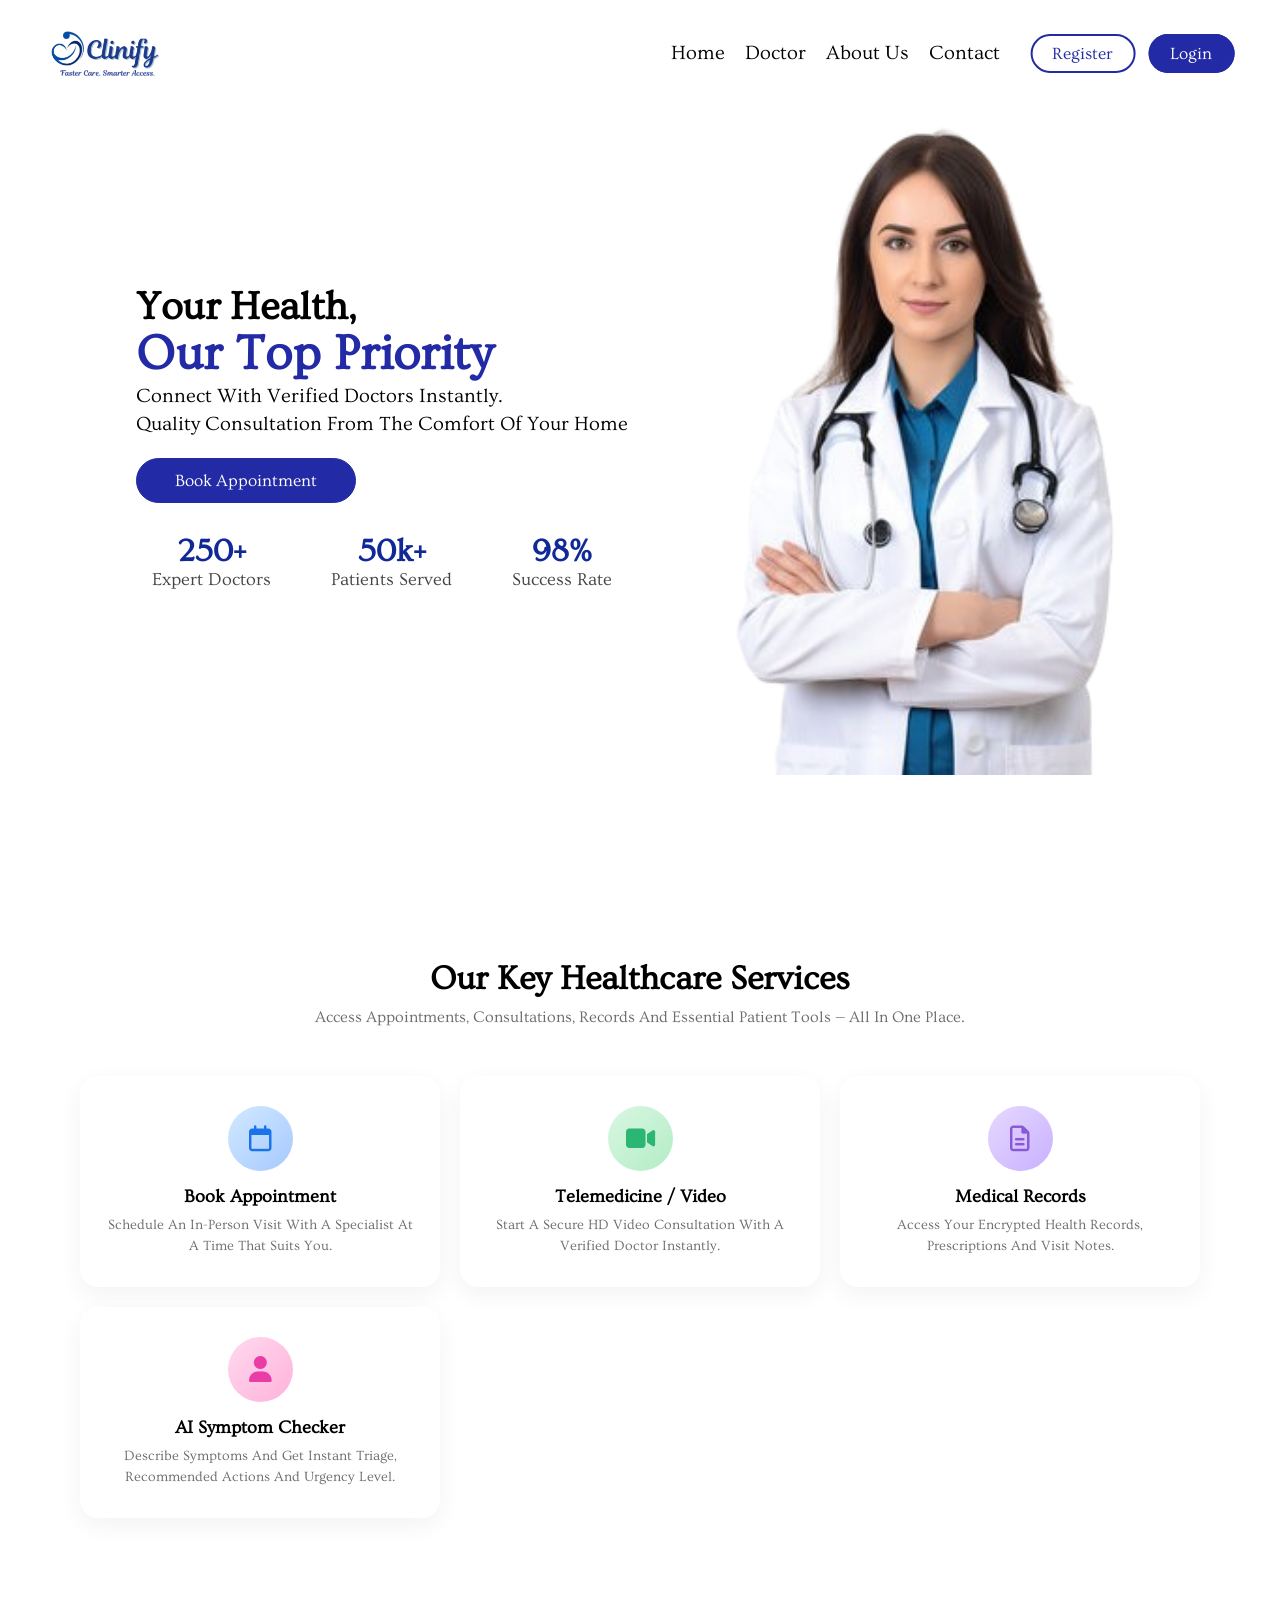
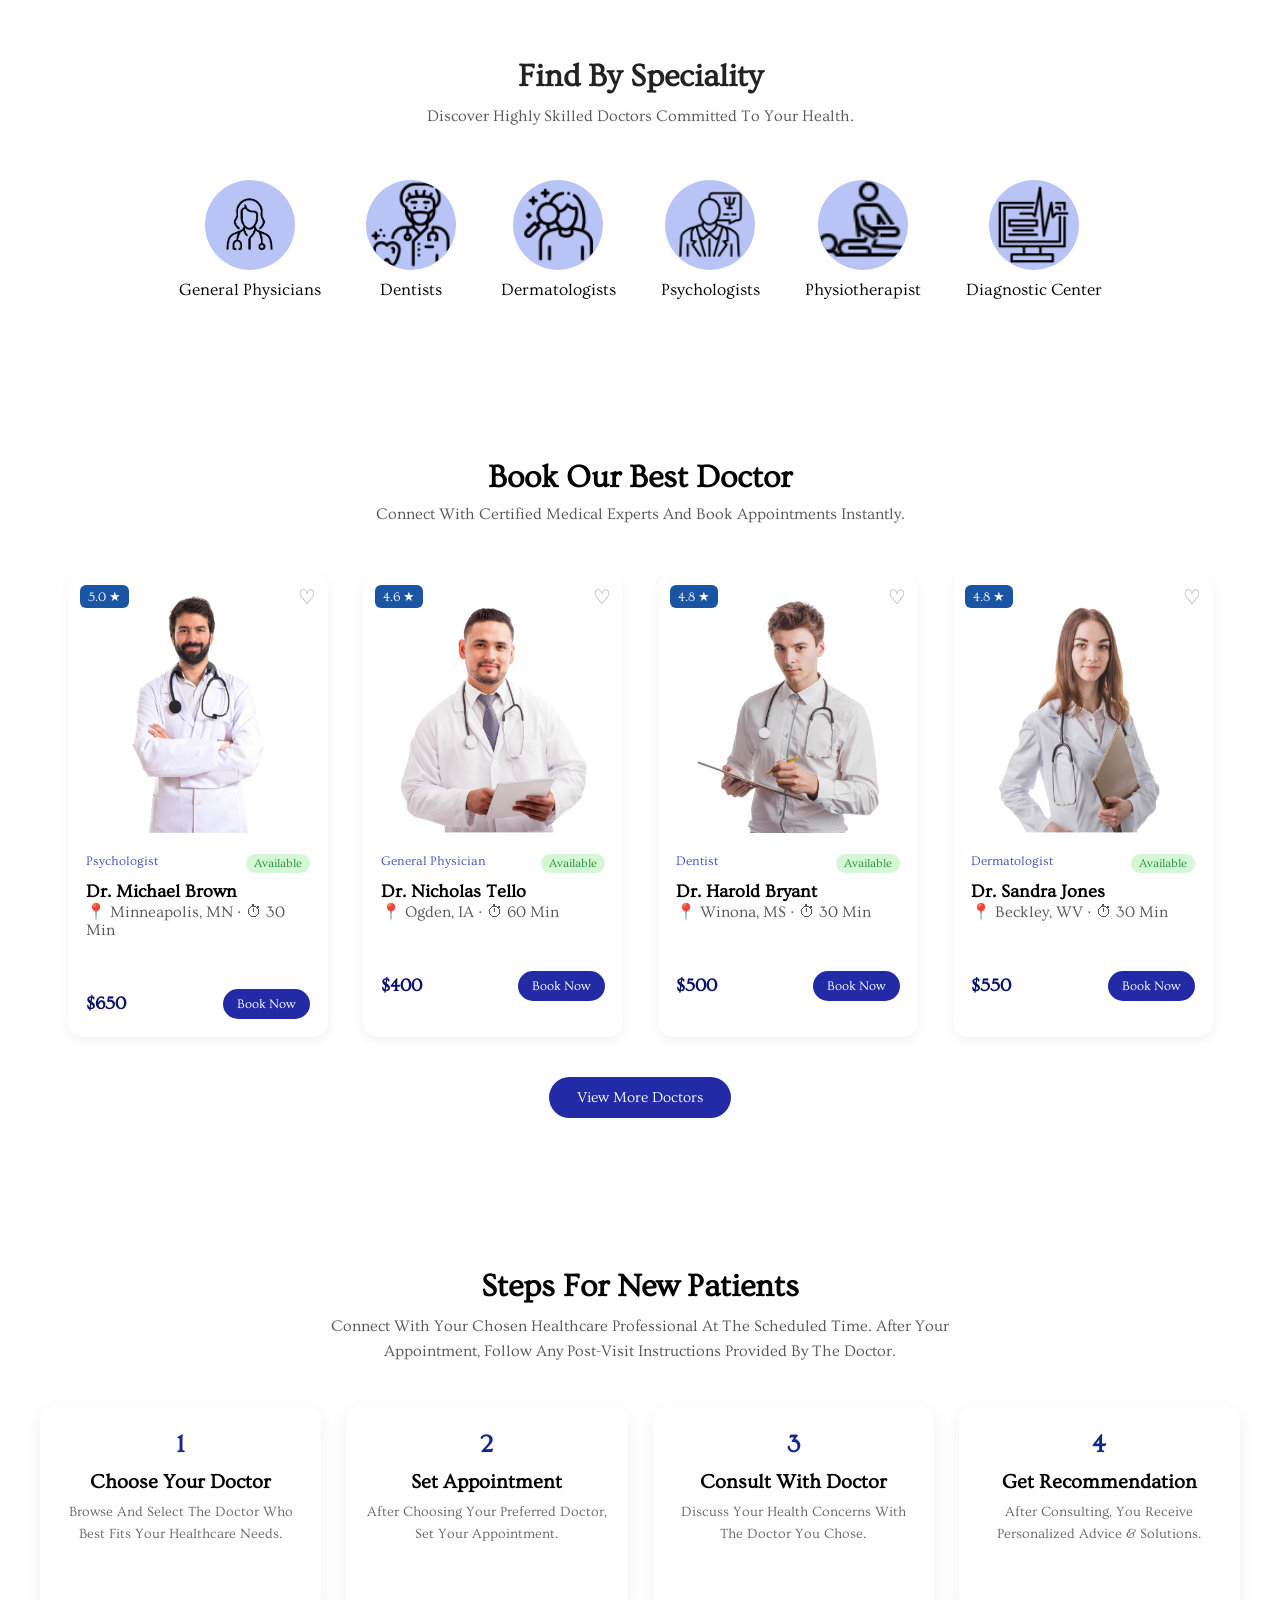
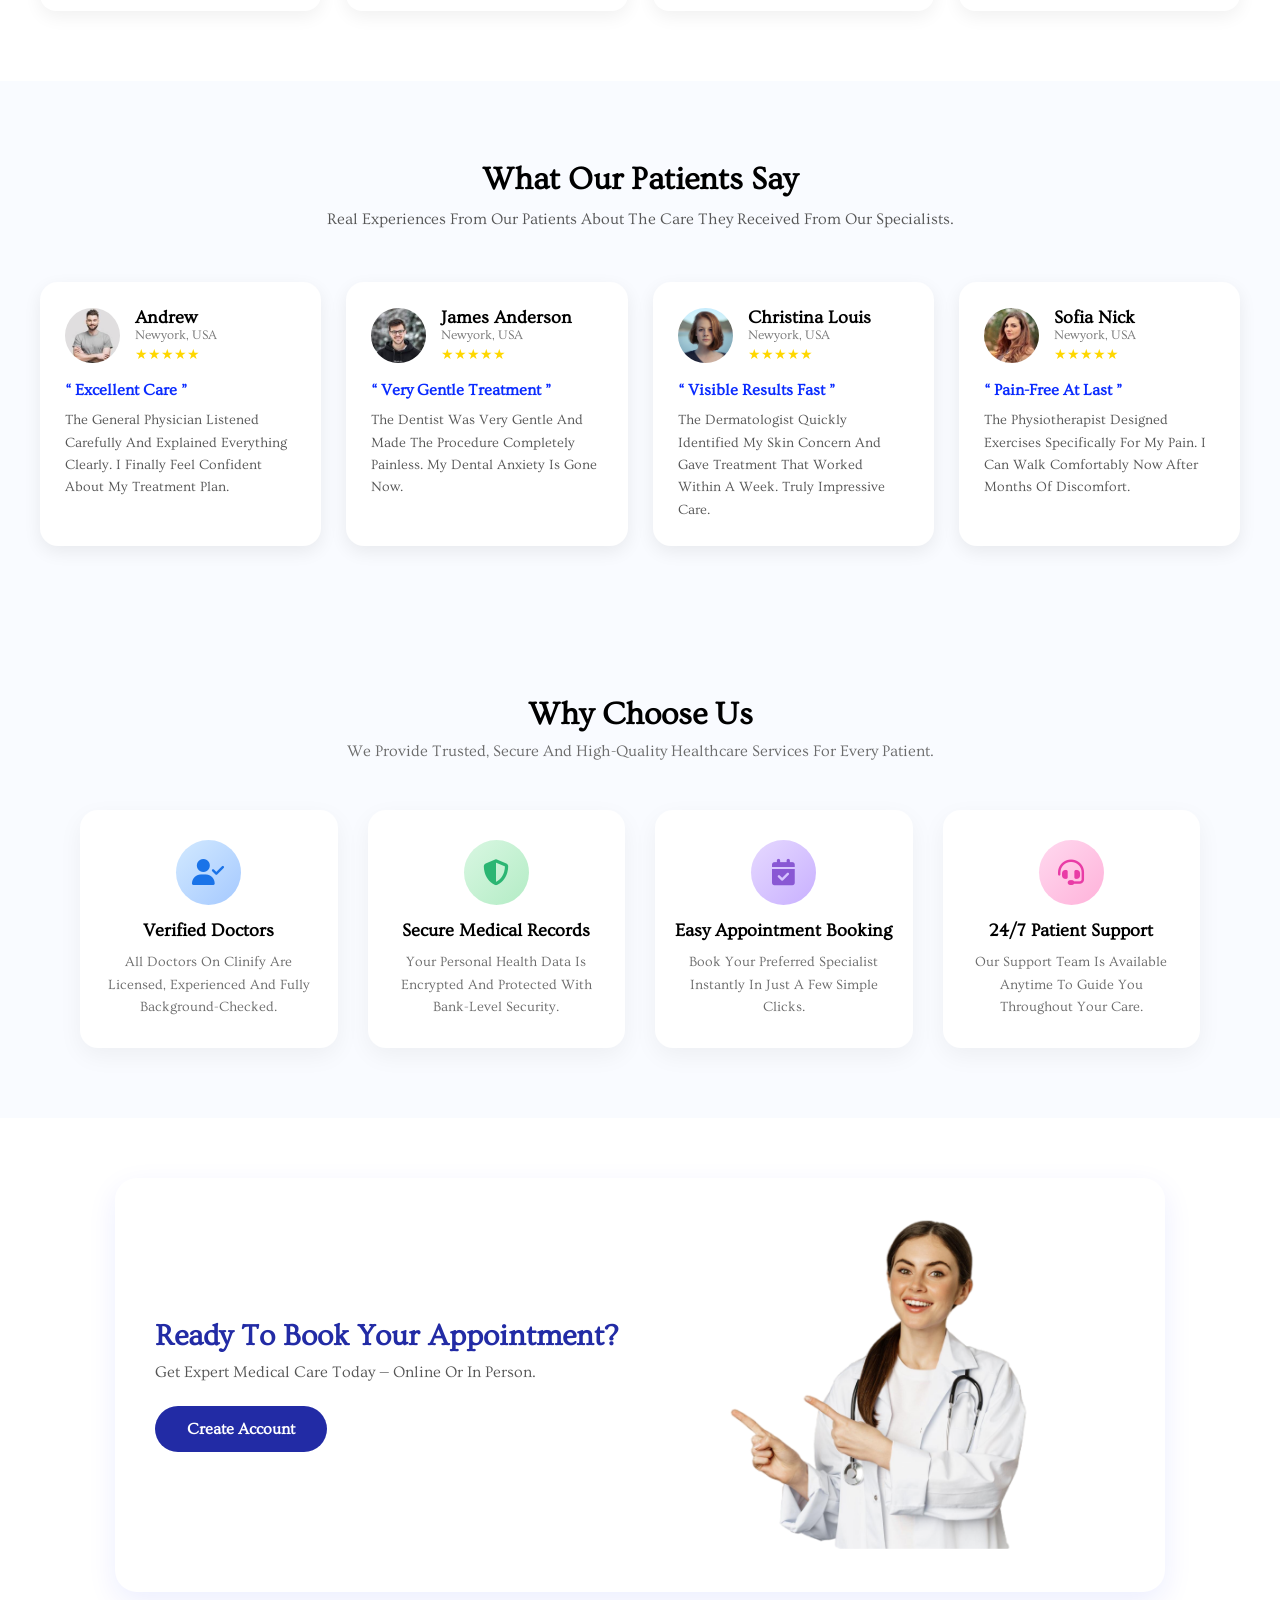
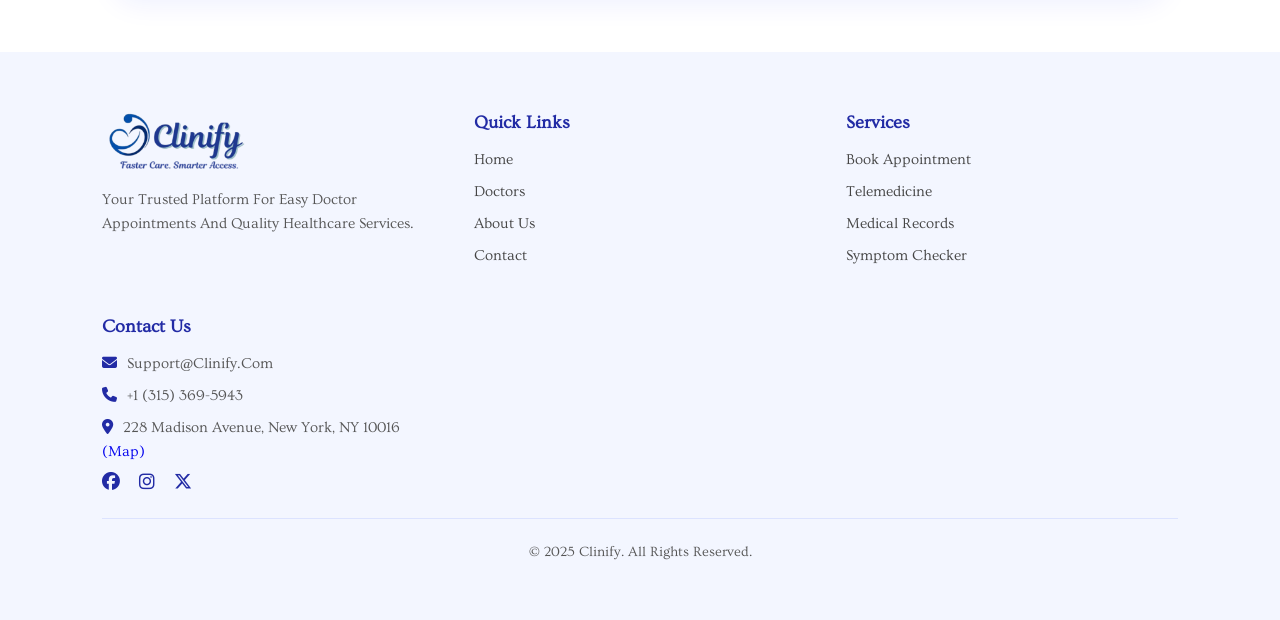
==== index.html @ ed500c0b "Add files via upload" ====
<!DOCTYPE html>
<html lang="en">
<head>
    <meta charset="UTF-8">
    <meta name="viewport" content="width=device-width, initial-scale=1.0">
    <title>Clinify Healthcare</title>

    <!-- FONT AWESOME -->
    <link rel="stylesheet" href="https://cdnjs.cloudflare.com/ajax/libs/font-awesome/6.5.0/css/all.min.css">

    <!-- CUSTOM CSS -->
    <link rel="stylesheet" href="css/style.css">
</head>
<body>

    <!-- HEADER -->
    <header>
        <img src="assets/icons/logo.png" alt="logo" width="120px">

        <nav class="navbar">

            <ul class="nav-links">
                <li><a href="index.html">Home</a></li>
                <li><a href="doctors.html">Doctor</a></li>
                <li><a href="about.html">About Us</a></li>
                <li><a href="contact.html">Contact</a></li>

                <div class="nav-buttons">
                    <a href="register.html" class="btn-register">Register</a>
                    <a href="login.html" class="btn-login">Login</a>
                </div>
            </ul>

            

        </nav>

        <i class="fa-solid fa-bars"></i>
    </header>

    <!-- HERO SECTION -->
    <section id="home" class="home">
        <div class="row">

            <!-- IMAGE (RIGHT SIDE) -->
            <div class="images">
                <img src="assets/doctors/mainpic.png" alt="mainpic">
            </div>

            <!-- TEXT (LEFT SIDE) -->
            <div class="content">
                <h2 class="heading"><span>Your</span> Health,</h2>
                <h1><span>Our Top</span> Priority</h1>
                <p class="para">Connect With Verified Doctors Instantly.</p>
                <p class="para">Quality Consultation From The Comfort Of Your Home</p>

                <a href="login.html"><button class="button">Book Appointment</button></a>

                <div class="stats-container">
                     <div class="stat">
                        <h2>250+</h2>
                        <p>Expert Doctors</p>
                    </div>
                    <div class="stat">
                        <h2>50k+</h2>
                        <p>Patients Served</p>
                    </div>
                    <div class="stat">
                        <h2>98%</h2>
                        <p>Success Rate</p>
                    </div>
                </div>
            </div>   
        </div>
    </section>

    <!-- Card section -->
    <section class="portal-section">

        <!-- Centered Heading + Subtitle -->
        <div class="portal-header">
            <h1>Our Key Healthcare Services</h1>
            <p>
                Access appointments, consultations, records and essential patient tools — 
                all in one place.
            </p>
        </div>

        <!-- Cards Grid -->
        <div class="portal-cards">

            <div class="portal-card">
                <div class="icon blue">
                    <i class="fa-regular fa-calendar"></i>
                </div>
                <h3>Book Appointment</h3>
                <p>Schedule an in-person visit with a specialist at a time that suits you.</p>
            </div>

            <div class="portal-card">
                <div class="icon green">
                    <i class="fa-solid fa-video"></i>
                </div>
                <h3>Telemedicine / Video</h3>
                <p>Start a secure HD video consultation with a verified doctor instantly.</p>
            </div>

            <div class="portal-card">
                <div class="icon purple">
                    <i class="fa-regular fa-file-lines"></i>
                </div>
                <h3>Medical Records</h3>
                <p>Access your encrypted health records, prescriptions and visit notes.</p>
            </div>

            <div class="portal-card">
                <div class="icon pink">
                    <i class="fa-solid fa-user"></i>
                </div>
                <h3>AI Symptom Checker</h3>
                <p>Describe symptoms and get instant triage, recommended actions and urgency level.</p>
            </div>

            <!-- <div class="portal-card">
                <div class="icon orange">
                    <i class="fa-solid fa-shield"></i>
                </div>
                <h3>Insurance Verification</h3>
                <p>Upload documents and verify coverage quickly — get pre-authorization guidance.</p>
            </div> -->

        </div>
    </section>

    <!-- speaciality section -->

    <section class="speciality-section">
        <h2>Find by Speciality</h2>
        <p>Discover highly skilled doctors committed to your health.</p>

        <div class="speciality-container">

            <div class="speciality-card">
                <img src="/assets/icons/doctor.png" alt="">
                <a href="#"><span>General Physicians</span></a>
            </div>

            <div class="speciality-card">
                <img src="assets/icons/dentist.png" alt="">
                <a href="#"><span>Dentists</span></a>
            </div>

            <div class="speciality-card">
                <img src="assets/icons/dermatologist.png" alt="">
                <a href="#"><span>Dermatologists</span></a>
            </div>

            <div class="speciality-card">
                <img src="assets/icons/psychologist.png" alt="">
                <a href="#"><span>Psychologists</span></a>
            </div>

            <div class="speciality-card">
                <img src="assets/icons/physiotherapist.png" alt="">
                <a href="#"><span>Physiotherapist</span></a>
            </div>

            <div class="speciality-card">
                <img src="assets/icons/lab.png" alt="">
                <a href="#"><span>Diagnostic Center</span></a>
            </div>

        </div>
    </section>

    <!-- Doctor section -->
    <section class="doctors-section">
        <h2>Book Our Best Doctor</h2>
        <p>Connect with certified medical experts and book appointments instantly.</p>

        <div class="doctors-container">

            <!-- Doctor Card 1 -->
            <div class="doctor-card">
                <div class="doctor-img">
                    <span class="rating">5.0 ★</span>
                    <img src="assets/doctors/doc1.png" alt="Doctor">
                    <span class="fav">♡</span>
                </div>
                <div class="doctor-info">
                    <div class="top-info">
                        <span class="speciality">Psychologist</span>
                        <span class="availability">Available</span>
                    </div>
                    <h3>Dr. Michael Brown</h3>
                    <p class="location">📍 Minneapolis, MN · ⏱ 30 Min</p>

                    <div class="fees">
                        <span class="price">$650</span>
                        <button class="book-btn">Book Now</button>
                    </div>
                </div>
            </div>

            <!-- Doctor Card 2 -->
            <div class="doctor-card">
                <div class="doctor-img">
                    <span class="rating">4.6 ★</span>
                    <img src="assets/doctors/doc3.png" alt="Doctor">
                    <span class="fav">♡</span>
                </div>
                <div class="doctor-info">
                    <div class="top-info">
                        <span class="speciality">General Physician</span>
                        <span class="availability">Available</span>
                    </div>
                    <h3>Dr. Nicholas Tello</h3>
                    <p class="location">📍 Ogden, IA · ⏱ 60 Min</p>

                    <div class="fees">
                        <span class="price">$400</span>
                        <button class="book-btn">Book Now</button>
                    </div>
                </div>
            </div>

            <!-- Doctor Card 3 -->
            <div class="doctor-card">
                <div class="doctor-img">
                    <span class="rating">4.8 ★</span>
                    <img src="assets/doctors/doc4.png" alt="Doctor">
                    <span class="fav">♡</span>
                </div>
                <div class="doctor-info">
                    <div class="top-info">
                        <span class="speciality">Dentist</span>
                        <span class="availability">Available</span>
                    </div>
                    <h3>Dr. Harold Bryant</h3>
                    <p class="location">📍 Winona, MS · ⏱ 30 Min</p>

                    <div class="fees">
                        <span class="price">$500</span>
                        <button class="book-btn">Book Now</button>
                    </div>
                </div>
            </div>

            <!-- Doctor Card 4 -->
            <div class="doctor-card">
                <div class="doctor-img">
                    <span class="rating">4.8 ★</span>
                    <img src="assets/doctors/doc5.png" alt="Doctor">
                    <span class="fav">♡</span>
                </div>
                <div class="doctor-info">
                    <div class="top-info">
                        <span class="speciality">Dermatologist</span>
                        <span class="availability">Available</span>
                    </div>
                    <h3>Dr. Sandra Jones</h3>
                    <p class="location">📍 Beckley, WV · ⏱ 30 Min</p>

                    <div class="fees">
                        <span class="price">$550</span>
                        <button class="book-btn">Book Now</button>
                    </div>
                </div>
            </div>

        </div>

        <div class="more-doctors-btn">
            <a href="doctors.html">View More Doctors</a>
        </div>
    </section>

    <!-- steps section -->
    <section class="steps-section">
        <h2>Steps For New Patients</h2>
        <p>Connect with your chosen healthcare professional at the scheduled time. After your appointment, follow any post-visit instructions provided by the doctor.</p>

        <div class="steps-container">

            <div class="step-card">
                <div class="step-icon">
                    <span class="step-number">1</span>
                    
                </div>
                <h3>Choose Your Doctor</h3>
                <p>Browse and select the doctor who best fits your healthcare needs.</p>
            </div>

            <div class="step-card">
                <div class="step-icon">
                    <span class="step-number">2</span>
                   
                </div>
                <h3>Set Appointment</h3>
                <p>After choosing your preferred doctor, set your appointment.</p>
            </div>

            <div class="step-card">
                <div class="step-icon">
                    <span class="step-number">3</span>
                    
                </div>
                <h3>Consult With Doctor</h3>
                <p>Discuss your health concerns with the doctor you chose.</p>
            </div>

            <div class="step-card">
                <div class="step-icon">
                    <span class="step-number">4</span>
                   
                </div>
                <h3>Get Recommendation</h3>
                <p>After consulting, you receive personalized advice & solutions.</p>
            </div>

        </div>
    </section>

    <!-- patient review section -->
    <section class="testimonial-section">
        <h2>What Our Patients Say</h2>
        <p class="sub-text">
            Real experiences from our patients about the care they received from our specialists.
        </p>

        <div class="testimonial-container">

            <!-- General Physician Review -->
            <div class="testimonial-card">
                <div class="patient-info">
                    <img src="assets/patients/andrew.jpg" alt="">
                    <div>
                        <h3>Andrew</h3>
                        <span class="location">Newyork, USA</span>
                        <div class="stars">★★★★★</div>
                    </div>
                </div>

                <h4 class="review-title">“ Excellent Care ”</h4>
                <p class="review-text">
                    The general physician listened carefully and explained everything clearly. 
                    I finally feel confident about my treatment plan.
                </p>
            </div>

            <!-- Dentist Review -->
            <div class="testimonial-card">
                <div class="patient-info">
                    <img src="assets/patients/james.jpg" alt="">
                    <div>
                        <h3>James Anderson</h3>
                        <span class="location">Newyork, USA</span>
                        <div class="stars">★★★★★</div>
                    </div>
                </div>

                <h4 class="review-title">“ Very Gentle Treatment ”</h4>
                <p class="review-text">
                    The dentist was very gentle and made the procedure completely painless. 
                    My dental anxiety is gone now.
                </p>
            </div>

            <!-- Dermatologist Review -->
            <div class="testimonial-card">
                <div class="patient-info">
                    <img src="assets/patients/louis.jpg" alt="">
                    <div>
                        <h3>Christina Louis</h3>
                        <span class="location">Newyork, USA</span>
                        <div class="stars">★★★★★</div>
                    </div>
                </div>

                <h4 class="review-title">“ Visible Results Fast ”</h4>
                <p class="review-text">
                    The dermatologist quickly identified my skin concern and gave treatment 
                    that worked within a week. Truly impressive care.
                </p>
            </div>

            <!-- Physiotherapist Review -->
            <div class="testimonial-card">
                <div class="patient-info">
                    <img src="assets/patients/sofia.jpg" alt="">
                    <div>
                        <h3>Sofia Nick</h3>
                        <span class="location">Newyork, USA</span>
                        <div class="stars">★★★★★</div>
                    </div>
                </div>

                <h4 class="review-title">“ Pain-Free At Last ”</h4>
                <p class="review-text">
                    The physiotherapist designed exercises specifically for my pain. 
                    I can walk comfortably now after months of discomfort.
                </p>
            </div>

        </div>
    </section>

    <!-- why choose us section -->
    <section class="choose-section">

        <div class="choose-header">
            <h2>Why Choose Us</h2>
            <p>We provide trusted, secure and high-quality healthcare services for every patient.</p>
        </div>

        <div class="choose-cards">

            <div class="choose-card">
                <div class="choose-icon blue">
                    <i class="fa-solid fa-user-check"></i>
                </div>
                <h3>Verified Doctors</h3>
                <p>All doctors on Clinify are licensed, experienced and fully background-checked.</p>
            </div>

            <div class="choose-card">
                <div class="choose-icon green">
                    <i class="fa-solid fa-shield-halved"></i>
                </div>
                <h3>Secure Medical Records</h3>
                <p>Your personal health data is encrypted and protected with bank-level security.</p>
            </div>

            <div class="choose-card">
                <div class="choose-icon purple">
                    <i class="fa-solid fa-calendar-check"></i>
                </div>
                <h3>Easy Appointment Booking</h3>
                <p>Book your preferred specialist instantly in just a few simple clicks.</p>
            </div>

            <div class="choose-card">
                <div class="choose-icon pink">
                    <i class="fa-solid fa-headset"></i>
                </div>
                <h3>24/7 Patient Support</h3>
                <p>Our support team is available anytime to guide you throughout your care.</p>
            </div>

        </div>
    </section>

    <!-- cta section -->
    <section class="cta-section-two">

        <div class="cta-right">
            <h2>Ready to Book Your Appointment?</h2>
            <p>Get expert medical care today — online or in person.</p>

            <a href="register.html" class="cta-btn-two">Create Account</a>
        </div>

        <div class="cta-left">
            <img src="assets/doctors/appointment_img.png" alt="Doctor" />
        </div>

    </section>

    <!-- footer -->
    <footer class="footer">

        <div class="footer-container">

            <!-- Logo + About -->
            <div class="footer-col">
                <img src="assets/icons/logo.png" class="footer-logo" alt="Clinify Logo">
                <p>Your Trusted Platform For Easy Doctor Appointments And Quality Healthcare Services.</p>
            </div>

            <!-- Quick Links -->
            <div class="footer-col">
                <h4>Quick Links</h4>
                <ul>
                    <li><a href="index.html">Home</a></li>
                    <li><a href="doctors.html">Doctors</a></li>
                    <li><a href="about.html">About Us</a></li>
                    <li><a href="contact.html">Contact</a></li>
                </ul>
            </div>

            <!-- Services -->
            <div class="footer-col">
                <h4>Services</h4>
                <ul>
                    <li><a href="#">Book Appointment</a></li>
                    <li><a href="#">Telemedicine</a></li>
                    <li><a href="#">Medical Records</a></li>
                    <li><a href="#">Symptom Checker</a></li>
                </ul>
            </div>

            <!-- Contact Info -->
            <div class="footer-col">
                <h4>Contact Us</h4>

                <p>
                    <i class="fa-solid fa-envelope"></i>
                    support@clinify.com
                </p>

                <p>
                    <i class="fa-solid fa-phone"></i>
                    +1 (315) 369-5943
                </p>

                <p>
                    <i class="fa-solid fa-location-dot"></i>
                    228 Madison Avenue, New York, NY 10016  
                    <a href="https://maps.google.com/?q=228+Madison+Avenue+New+York+NY+10016" target="_blank">(Map)</a>
                </p>

                <div class="footer-social">
                    <a href="#"><i class="fa-brands fa-facebook"></i></a>
                    <a href="#"><i class="fa-brands fa-instagram"></i></a>
                    <a href="#"><i class="fa-brands fa-x-twitter"></i></a>
                </div>
            </div>

        </div>

        <div class="footer-bottom">
            © 2025 Clinify. All Rights Reserved.
        </div>

    </footer>




    <!-- JS -->
    <script src="https://cdnjs.cloudflare.com/ajax/libs/jquery/3.7.1/jquery.min.js"></script>

    <script src="js/script.js"></script>

</body>
</html>
---- css/style.css ----
/* google font */
@import url('https://fonts.googleapis.com/css2?family=Outfit:wght@100..900&family=Ovo&family=Roboto:ital,wght@0,100..900;1,100..900&display=swap');

/* root color */
:root {
    --blue:#222ba5;
    --black:#000000;
    --white:#ffff;
}

/* custom css */
* {
    font-family: "Ovo", serif;
    margin: 0;
    padding: 0;
    text-decoration: none;
    text-transform: capitalize;
    outline: none;
    box-sizing: border-box;
    transition: all linear .2s;
}

html {
    font-size: 62.5%;
    overflow-x: hidden;
}

/* button */
.button {
    height: 4.5rem;
    width: 22rem;
    background-color: var(--blue);
    color: var(--white);
    font-size: 1.7rem;
    text-transform: capitalize;
    border-radius: 30px;
    cursor: pointer;
    margin: 1rem 0;
    border: .1rem solid var(--blue);
    margin-top: 20px;
}

.button:hover {
    border:.1rem solid var(--blue);
    background: var(--white);
    color: var(--blue);
    letter-spacing: .2rem;

}



/* header navbar */
header {
    width: 96%;
    background: var(--white);
    position: fixed;
    top: 2rem;
    left: 50%;
    transform: translate(-50%);
    display: flex;
    align-items: center;
    justify-content: space-between;
    padding: 1rem 2rem;
    z-index: 1000;
}

header .navbar ul {
    display: flex;
    align-items: center;
    gap: 2rem;
    list-style: none;
}

/* header .navbar ul li {
    margin: 0 1rem;
} */

header .navbar ul li a {
    font-size: 2rem;
    color: var(--black);
}

header .navbar ul li a:hover {
    color: var(--blue);
}

/* NAVBAR BUTTONS */
.nav-buttons a {
    padding: 0.8rem 2rem;
    border-radius: 5rem;
    font-size: 1.7rem;
    margin-left: 1rem;
}

.btn-register {
    border: 2px solid var(--blue);
    color: var(--blue);
}

.btn-login {
     border: 2px solid var(--blue);
    background: var(--blue);
    color: var(--white);
}

.btn-register:hover {
    background: var(--blue);
    color: var(--white);
    letter-spacing: .1rem;
}

.btn-login:hover {
    opacity: 0.8;
    background: #ffffff;
    color:var(--blue);
    letter-spacing: .1rem;
}

header .fa-bars {
    font-size: 3rem;
    color: var(--blue);
    cursor: pointer;
    display: none;
}

header .fa-times {
    transform: rotate(180deg);
}

.header-active {
    top: 0;
    width: 100%;
    box-shadow: .1rem .3rem rgba(26, 62, 224, 0.3);
}


/* home section */
.home {
    min-height: 100vh;
    padding-top: 10rem;
}

.home .row {
    display: flex;
    align-items: center;
    justify-content: space-around;
    width: 85%;
    margin: 0 auto;
    /* padding-left: 40px; */
    flex-direction: row-reverse;
}

/* home image */
.home .row .images img{
    
    height: 75vh;
}

/* home heading */
.home .content h1 {
    font-size: 5rem;
    color: var(--blue);
  
}

.home .content .heading {
    font-size: 4rem;
    color: var(--black);
    line-height: 38px;

}

.home .content .para {
    font-size: 2rem;
    color: var(--black);
    line-height: 28px;
}

.stats-container {
    display: flex !important;
    flex-direction: row !important;
    justify-content: center !important;
    align-items: center !important;
    gap: 60px !important;
    margin-top: 20px;
    width: 100%;
    text-align: center;
}

.stat h2 {
    font-size: 32px;
    font-weight: 700;
    color: #112997;
}

.stat p {
    font-size: 18px;
    color: #444;
}

/* Section spacing */
.portal-section {
    padding: 60px 80px;
}

/* CENTERED HEADING + SUBTITLE */
.portal-header {
    text-align: center;
    max-width: 700px;
    margin: 0 auto 50px auto;
}

.portal-header h1 {
    font-size: 34px;
    font-weight: 700;
    margin-bottom: 10px;
    /* color: var(--blue); */
}

.portal-header p {
    color: #6b6b6b;
    font-size: 16px;
}

/* CARDS GRID */
.portal-cards {
    display: grid;
    grid-template-columns: repeat(auto-fit, minmax(280px, 1fr));
    gap: 20px;
}

/* INDIVIDUAL CARD STYLE */
.portal-card {
    background: white;
    padding: 30px 22px;
    border-radius: 18px;
    box-shadow: 0 8px 25px rgba(0, 0, 0, 0.05);
    transition: 0.3s ease;
    text-align: center;
    flex-wrap: nowrap;
}

.portal-card:hover {
    transform: translateY(-6px);
    box-shadow: 0 12px 30px rgba(0, 0, 0, 0.08);
}

/* ICON STYLE */
.icon {
    width: 65px;
    height: 65px;
    border-radius: 50%;
    display: flex;
    justify-content: center;
    align-items: center;
    margin-bottom: 15px;
    font-size: 26px;
    color: #fff;
    margin: 0 auto 15px auto; 
    
}

/* GRADIENT ICON COLORS */
.blue {
    background: linear-gradient(135deg, #d2e9ff, #a5c9ff);
    color: #1a73e8;
    
}

.green {
    background: linear-gradient(135deg, #d9f7e2, #b3ecc5);
    color: #2bb673;
}

.purple {
    background: linear-gradient(135deg, #e6d9ff, #c8b0ff);
    color: #8958d4;
}

.pink {
    background: linear-gradient(135deg, #ffd9ef, #ffb2da);
    color: #e93ca6;
}

/* .orange {
    background: linear-gradient(135deg, #ffe4c7, #ffcb98);
    color: #f68b1e;
} */

/* CARD TEXT */
.portal-card h3 {
    font-size: 18px;
    font-weight: 600;
    margin-bottom: 8px;
}

.portal-card p {
    color: #6b6b6b;
    font-size: 14px;
    line-height: 1.5;
}

/* speciality section */
.speciality-section {
    text-align: center;
    padding: 80px 0;
}

.speciality-section h2 {
    font-size: 32px;
    font-weight: 600;
    margin-bottom: 10px;
    color: #222;
    /* color: var(--blue); */
}

.speciality-section p {
    max-width: 650px;
    margin: 0 auto 50px auto;
    font-size: 16px;
    color: #555;
    line-height: 1.6;
}

.speciality-container {
    display: flex;
    justify-content: center;
    flex-wrap: wrap;
    gap: 45px;
}

.speciality-card {
    text-align: center;
    transition: 0.3s;
}

.speciality-card img {
    width: 90px;
    height: 90px;
    /* background:#e5e8f7; */
    background: rgba(26, 62, 224, 0.3);
    border-radius: 50%;
    padding: .5px;
    object-fit:contain;
    display: block;
    margin: 0 auto;
}

.speciality-card span {
    display: block;
    margin-top: 10px;
    font-size: 17px;
    font-weight: 500;
    color: #000000;
}

.speciality-card:hover img {
    transform: scale(1.08);
}

.speciality-card span:hover {
    color: var(--blue);
}

/* doctor section */

.doctors-section {
    text-align: center;
    padding: 80px 0;
}

.doctors-section h2 {
    font-size: 32px;
    font-weight: 600;
    margin-bottom: 10px;
     /* color: var(--blue); */
}

.doctors-section p {
    font-size: 16px;
    color: #555;
    margin-bottom: 50px;
}

.doctors-container {
    display: flex;
    justify-content: center;
    flex-wrap: wrap;
    gap: 35px;
}

.doctor-card {
    width: 260px;
    background: #fff;
    border-radius: 15px;
    box-shadow: 0 4px 12px rgba(0,0,0,0.05);
    overflow: hidden;
    transition: 0.3s;
}

.doctor-card:hover {
    transform: translateY(-5px);
    box-shadow: 0 12px 30px rgba(0,0,0,0.08);
     background: #fff;
    letter-spacing: .05rem;
    color: #0a1169;
    border-color: #0a1169;
    border-radius: 15px;
    border: solid 1px;
    
}

.doctor-img {
    position: relative;
}

.doctor-img img {
    width: 100%;
    height: 260px;
    object-fit: cover;
}

.rating {
    position: absolute;
    top: 12px;
    left: 12px;
    background: #1955a3;
    color: white;
    font-size: 13px;
    padding: 4px 8px;
    border-radius: 6px;
}

.fav {
    position: absolute;
    top: 12px;
    right: 12px;
    font-size: 20px;
    color: #9b9494;
}

.doctor-info {
    padding: 18px;
    text-align: left;
}

.top-info {
    display: flex;
    justify-content: space-between;
    margin-bottom: 5px;
}

.speciality {
    color: #3f51b5;
    font-size: 13px;
    font-weight: 500;
}

.availability {
    background: #d4f7d4;
    color: #1e8e3e;
    font-size: 12px;
    padding: 3px 8px;
    border-radius: 50px;
}

.doctor-info h3 {
    margin-top: 8px;
    font-size: 18px;
    font-weight: 600;
}

.location {
    font-size: 13px;
    color: #666;
    margin-bottom: 15px;
}

.fees {
    display: flex;
    justify-content: space-between;
    align-items: center;
}

.price {
    font-size: 18px;
    color: #0a1169;
    font-weight: 600;
}

.book-btn {
    background:var(--blue);
    color: white;
    border: none;
    padding: 8px 14px;
    border-radius: 25px;
    font-size: 13px;
    cursor: pointer;
    transition: 0.3s;
}

.book-btn:hover {
    background: #fff;
    letter-spacing: .2rem;
    color: #0a1169;
    border-color: #0a1169;
    border-radius: 30px;
    border: solid 1px;
}

.more-doctors-btn {
    text-align: center;
    margin-top: 40px;
}

.more-doctors-btn a {
    display: inline-block;
    background:var(--blue);
    color: white;
    padding: 12px 28px;
    border-radius: 30px;
    font-size: 15px;
    font-weight: 500;
    text-decoration: none;
    transition: 0.3s ease;
}

.more-doctors-btn a:hover {
    background: #fff;
    letter-spacing: .2rem;
    color: #0a1169;
    border-color: #0a1169;
    border-radius: 30px;
    border: solid 1px;
}

/* steps section */

.steps-section {
    text-align: center;
    padding: 70px 0;
}

.steps-section h2 {
    font-size: 32px;
    font-weight: 600;
    margin-bottom: 10px;
    /* color: var(--blue); */
}

.steps-section p {
    max-width: 700px;
    margin: 0 auto 40px auto;
    color: #555;
    line-height: 1.6;
    font-size: 16px;
}

.steps-container {
    display: grid;
    grid-template-columns: repeat(auto-fit, minmax(240px, 1fr));
    gap: 25px;
    padding: 0 40px;
}

.step-card {
    background: #ffffff;
    border-radius: 16px;
    padding: 25px 20px;
    text-align: center;
    box-shadow: 0 6px 18px rgba(0,0,0,0.06);
    transition: 0.3s;
}

.step-card:hover {
    transform: translateY(-6px);
}

.step-icon {
    position:relative;
    display: inline-block;
    /* margin-bottom: 15px; */
}

.step-number {
    display: block;
    font-size: 25px;
    font-weight: 700;
    color: #152692;
    margin-bottom: 12px; /* <-- ADD THIS */
}


.step-card h3 {
    font-size: 20px;
    margin-bottom: 8px;
    
}

.step-card p {
    font-size: 14px;
    color: #666;
}

/* patient review section */

.testimonial-section {
    padding: 80px 0;
    text-align: center;
    background: #f9fbff; /* soft blue background */
}

.testimonial-section h2 {
    font-size: 32px;
    font-weight: 600;
    margin-bottom: 10px;
    /* color: var(--blue); */
}

.testimonial-section .sub-text {
    max-width: 650px;
    margin: 0 auto 50px auto;
    color: #555;
    line-height: 1.6;
    font-size: 16px;
}

/* Grid */
.testimonial-container {
    display: grid;
    grid-template-columns: repeat(auto-fit, minmax(260px, 1fr));
    gap: 25px;
    padding: 0 40px;
}

/* Cards */
.testimonial-card {
    background: #fff;
    padding: 25px;
    border-radius: 18px;
    text-align: left;
    box-shadow: 0 6px 18px rgba(0,0,0,0.07);
    transition: 0.3s ease;
}

.testimonial-card:hover {
    transform: translateY(-6px);
}

/* Patient Info */
.patient-info {
    display: flex;
    gap: 15px;
    align-items: center;
    margin-bottom: 18px;
}

.patient-info img {
    width: 55px;
    height: 55px;
    border-radius: 50%;
    object-fit: cover;
}

.patient-info h3 {
    margin: 0;
    font-size: 18px;
    font-weight: 600;
}

.patient-info .location {
    font-size: 13px;
    color: #777;
}

.stars {
    color: #ffd700;
    font-size: 14px;
    margin-top: 4px;
}

/* Review Title */
.review-title {
    font-size: 16px;
    font-weight: 600;
    color: #0a2bff;
    margin-bottom: 10px;
}

/* Review Text */
.review-text {
    font-size: 14px;
    color: #555;
    line-height: 1.6;
}

/* why choose us section */
/* SECTION SPACING */
.choose-section {
    padding: 70px 80px;
    background: #f9fbff;
}

/* CENTERED HEADING */
.choose-header {
    text-align: center;
    max-width: 700px;
    margin: 0 auto 50px auto;
}

.choose-header h2 {
    font-size: 32px;
    font-weight: 700;
    margin-bottom: 10px;
    /* color: var(--blue); */
}

.choose-header p {
    color: #6b6b6b;
    font-size: 16px;
}

/* GRID */
.choose-cards {
    display: grid;
    grid-template-columns: repeat(auto-fit, minmax(250px,1fr));
    gap: 30px;
}

/* CARD */
.choose-card {
    background: #ffffff;
    border-radius: 18px;
    padding: 30px 20px;
    text-align: center;
    box-shadow: 0 8px 25px rgba(0,0,0,0.05);
    transition: 0.3s ease;
}

.choose-card:hover {
    transform: translateY(-6px);
    box-shadow: 0 12px 30px rgba(0,0,0,0.1);
}

/* ICON */
.choose-icon {
    width: 65px;
    height: 65px;
    border-radius: 50%;
    display: flex;
    justify-content: center;
    align-items: center;
    margin: 0 auto 15px auto;
    font-size: 26px;
    color: #fff;
}

/* GRADIENT COLORS */
.choose-icon.blue {
    background: linear-gradient(135deg, #d2e9ff, #a5c9ff);
    color: #1a73e8;
}
.choose-icon.green {
    background: linear-gradient(135deg, #d9f7e2, #b3ecc5);
    color: #2bb673;
}
.choose-icon.purple {
    background: linear-gradient(135deg, #e6d9ff, #c8b0ff);
    color: #8958d4;
}
.choose-icon.pink {
    background: linear-gradient(135deg, #ffd9ef, #ffb2da);
    color: #e93ca6;
}

/* TEXT */
.choose-card h3 {
    font-size: 18px;
    font-weight: 600;
    margin-bottom: 10px;
}

.choose-card p {
    color: #6b6b6b;
    font-size: 14px;
    line-height: 1.6;
}

/* cta section */
.cta-section-two {
    margin: 60px auto;
    max-width: 1050px;
    padding: 40px;
    /* background: linear-gradient(135deg, #e9f0ff, #d5e3ff); */
    border-radius: 22px;
    display: flex;
    align-items: center;
    justify-content: flex-start;
    gap: 20px;
    box-shadow: 0 10px 30px rgba(10, 43, 255, 0.08);
}

.cta-section-two:hover {
    transform: translateY(-6px);
}

.cta-right {
    flex: 1.4;
}

.cta-left {
    flex: 1;
}

.cta-left img {
    width: 300px;
}


.cta-right h2 {
    font-size: 30px;
    font-weight: 700;
    color:var(--blue);
    margin-bottom: 10px;
}

.cta-right p {
    font-size: 16px;
    color: #555;
    margin-bottom: 25px;
}

/* BUTTON */
.cta-btn-two {
    display: inline-block;
    background: var(--blue);
    color: #fff;
    padding: 14px 32px;
    border-radius: 35px;
    text-decoration: none;
    font-size: 16px;
    font-weight: 600;
    transition: 0.3s ease;
}

.cta-btn-two:hover {
    background: #fff;
    letter-spacing: .2rem;
    color: #0a1169;
    border-color: #0a1169;
    border-radius: 30px;
    border: solid 1px;
    transform: translateY(-3px);
}

/* footer */
.footer {
    background: #f3f6ff;
    padding: 60px 8%;
    margin-top: 60px;
}

.footer-container {
    display: grid;
    grid-template-columns: repeat(auto-fit, minmax(240px, 1fr));
    gap: 40px;
}

.footer-logo {
    width: 150px;
    margin-bottom: 15px;
}

.footer-col h4 {
    font-size: 18px;
    font-weight: 600;
    margin-bottom: 15px;
    color: var(--blue);
}

.footer-col p,
.footer-col ul li {
    color: #555;
    font-size: 15px;
    line-height: 1.6;
    margin-bottom: 8px;
}

.footer-col ul {
    list-style: none;
    padding: 0;
}

.footer-col ul li a {
    text-decoration: none;
    color: #444;
    transition: 0.3s ease;
}

.footer-col ul li a:hover {
    color: var(--blue);
}

.footer-col i {
    color: var(--blue);
    margin-right: 6px;
}

.footer-social a {
    display: inline-block;
    margin-right: 10px;
    font-size: 18px;
    color: var(--blue);
    transition: 0.3s;
}

.footer-social a:hover {
    color: var(--blue);
}

.footer-bottom {
    text-align: center;
    padding-top: 25px;
    margin-top: 25px;
    border-top: 1px solid #dce3ff;
    color: #555;
    font-size: 14px;
}




/* test */
body{
    height:1000px;
}




/* media query */
@media (max-width:768px) {

    html {
        font-size: 55%;
    }

    header .fa-bars {
        display: block;
    }
    
    header .navbar {
        position: fixed;
        top: -100rem; left: 0;
        width: 100%;
        background: var(--white);
        opacity: 0;
    }

    header .navbar ul {
        flex-flow: column;
        padding: 2rem 0;
    }

    header .navbar ul li {
        margin: 1rem 0;
        width: 100%;
        text-align: center;
    }

    header .navbar ul li a {
        font-size: 3rem;
        display: block;
    }

    header .nav-toggle {
        top: 5.5rem;
        opacity: 1;
    }

    .home .row {
        flex-flow: column;
    }

    .home .row .content {
        text-align: center;
    }

    .home .row .images img {
        width: 100%;
        height: auto;

    }

    .nav-buttons {
        flex-direction: column;
        margin-top: 2rem;
    }

    .nav-buttons a {
        width: 60%;
        text-align: center;
        margin: 1rem 0;
    }

    
    .cta-section-two {
        flex-direction: column; /* On mobile → stack vertically */
        text-align: center;
    }

    .cta-left img {
        width: 100%;
        max-width: 360px;
    }

}
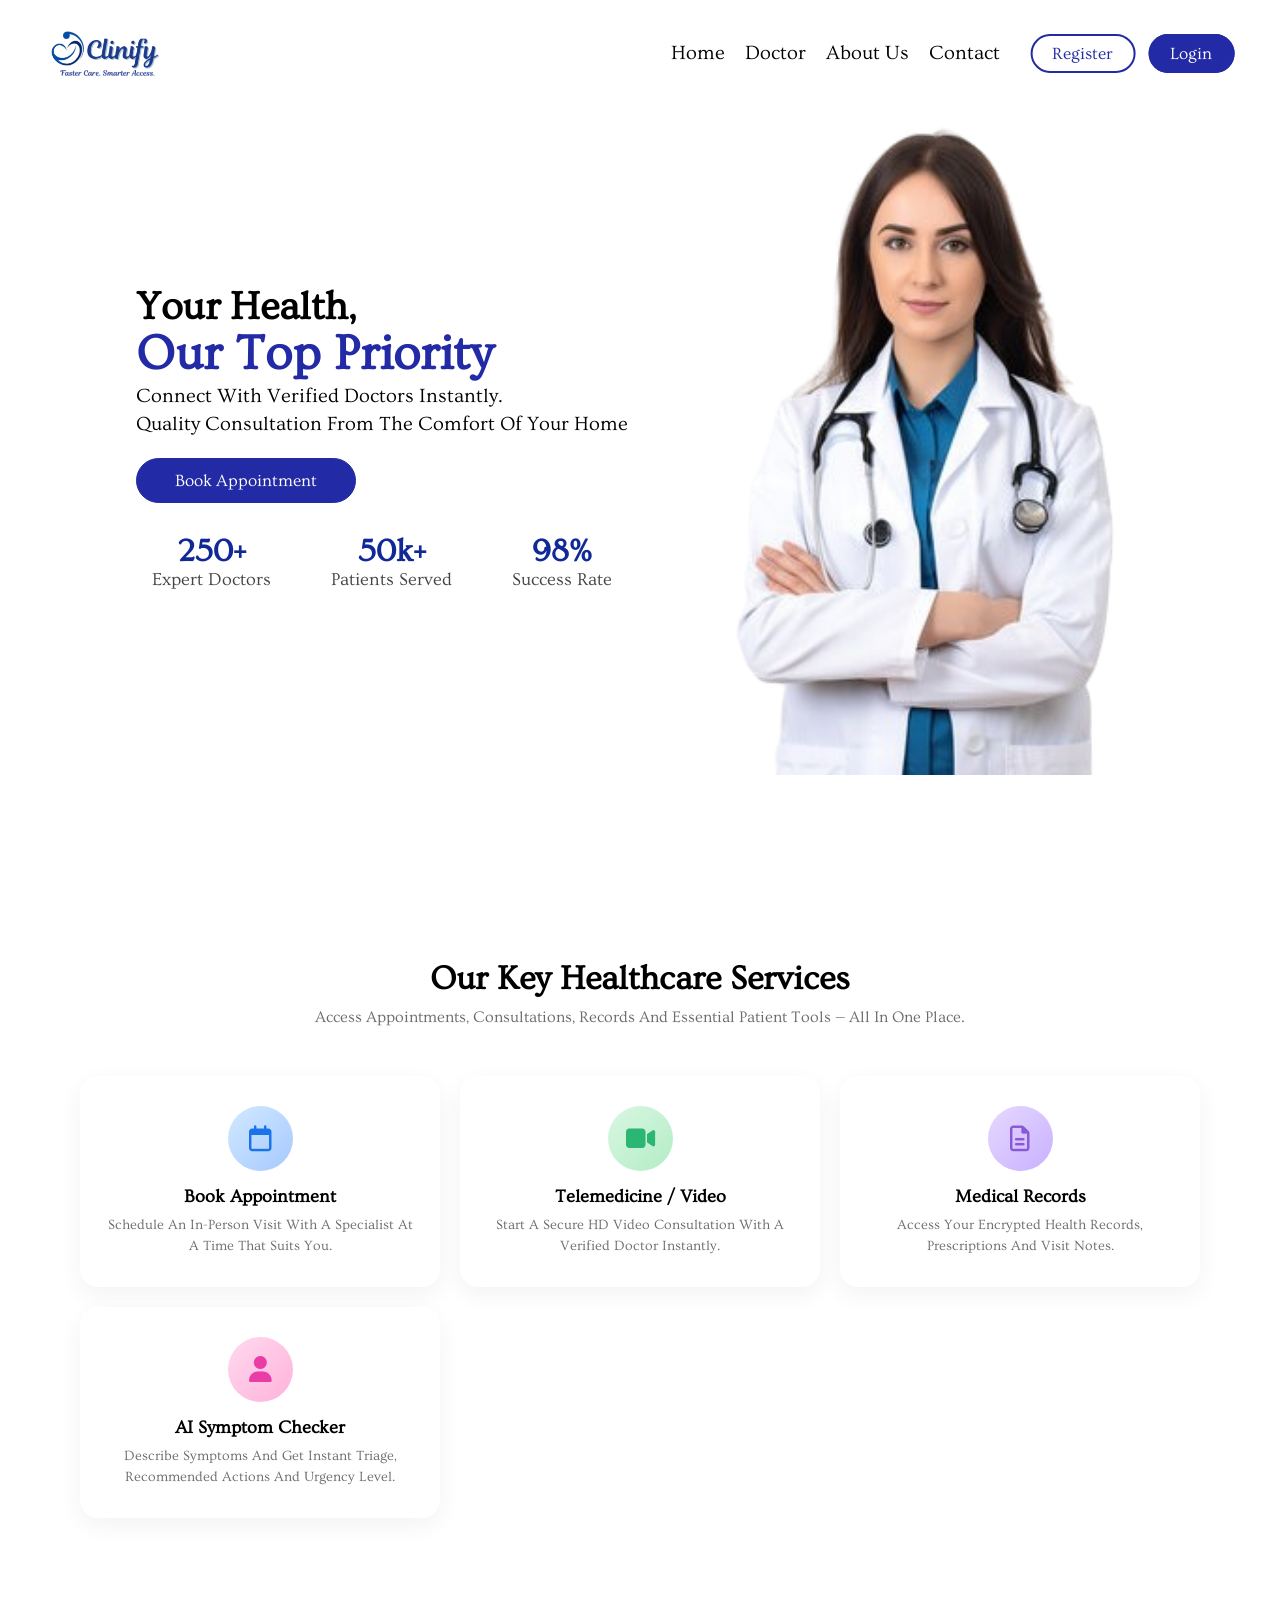
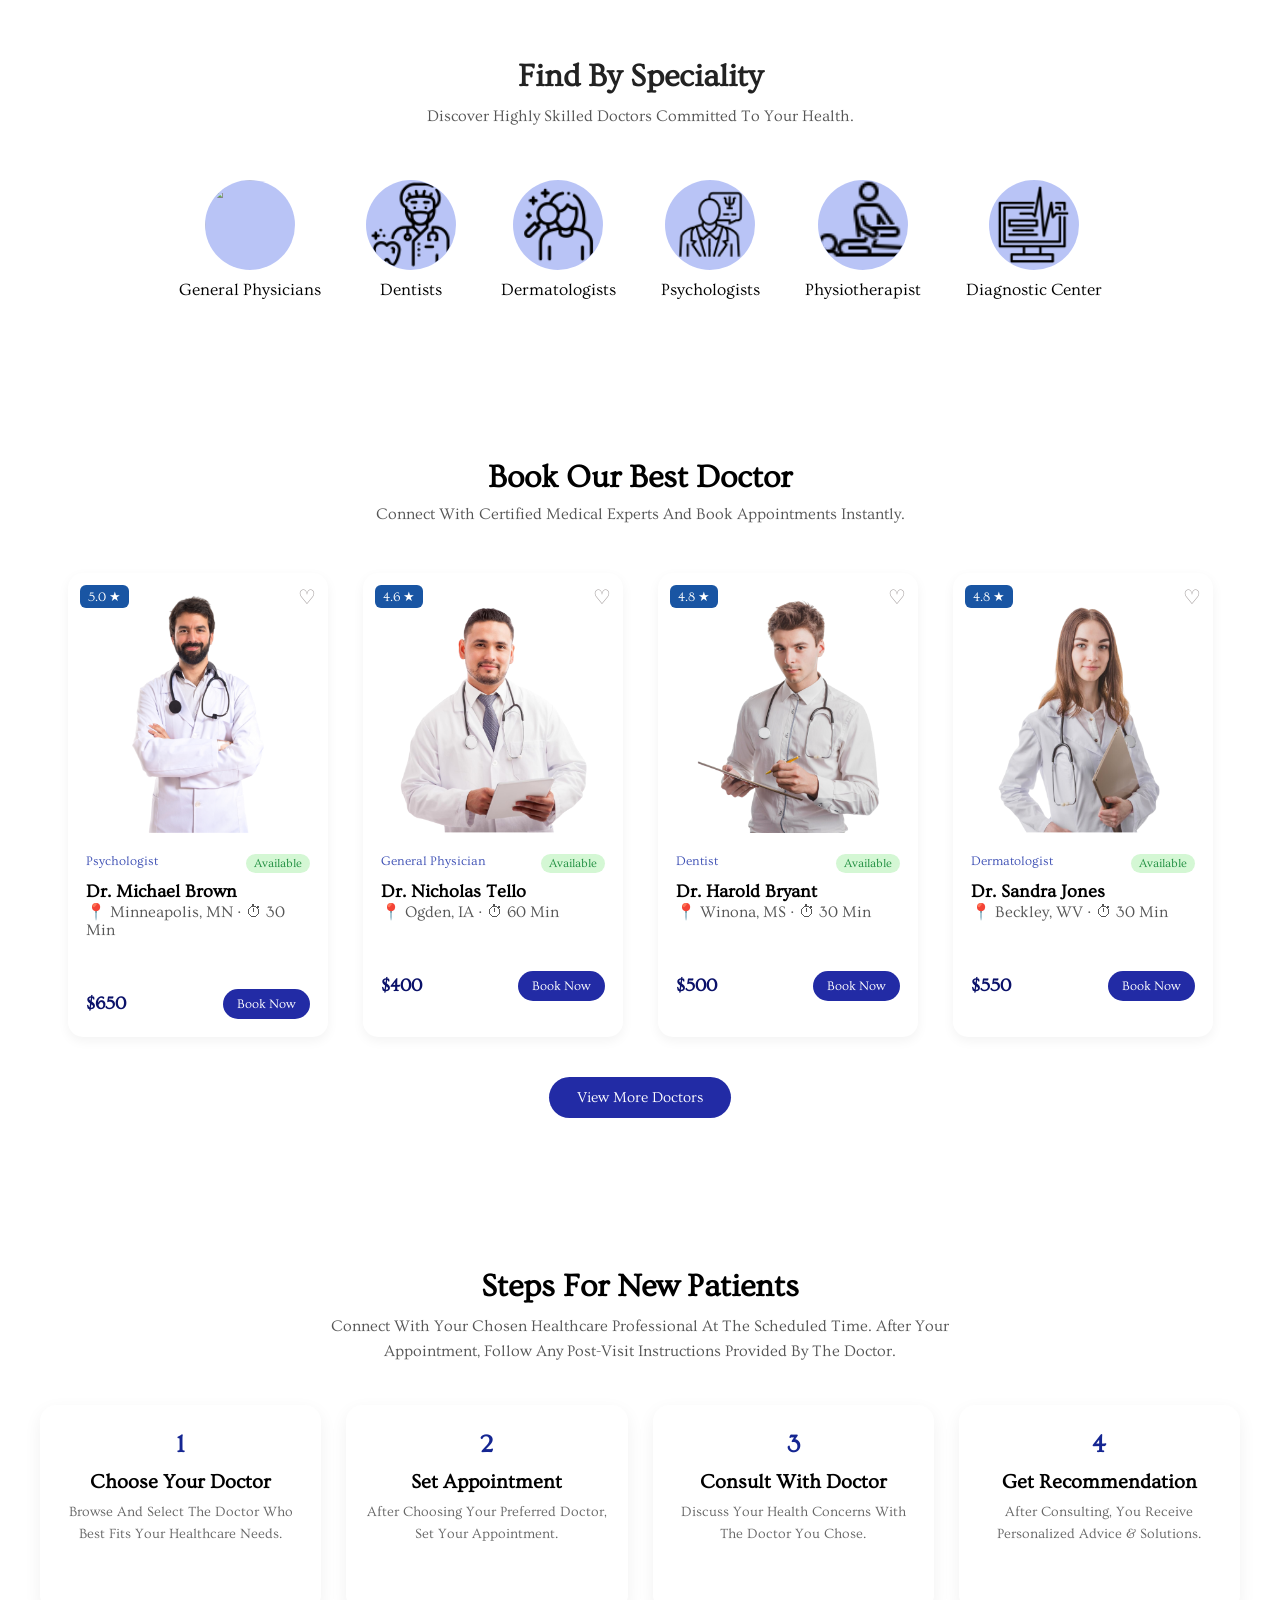
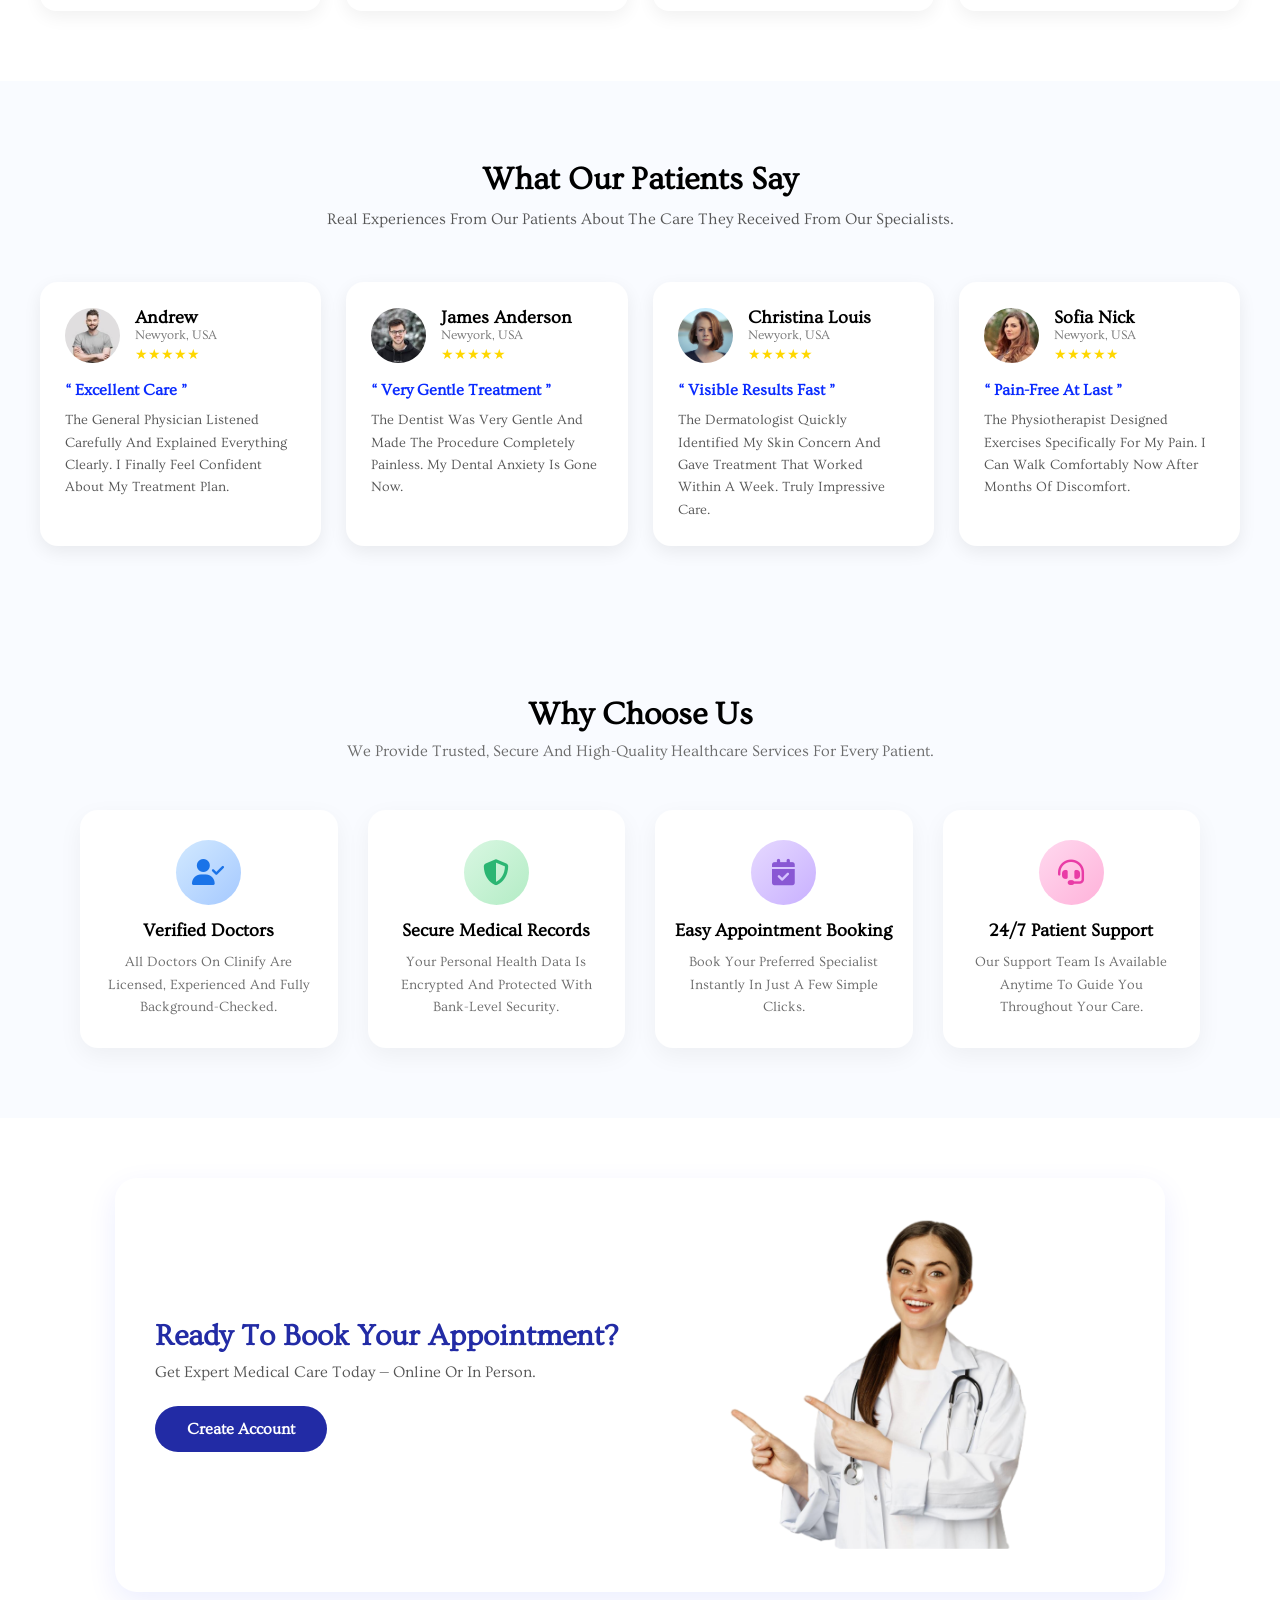
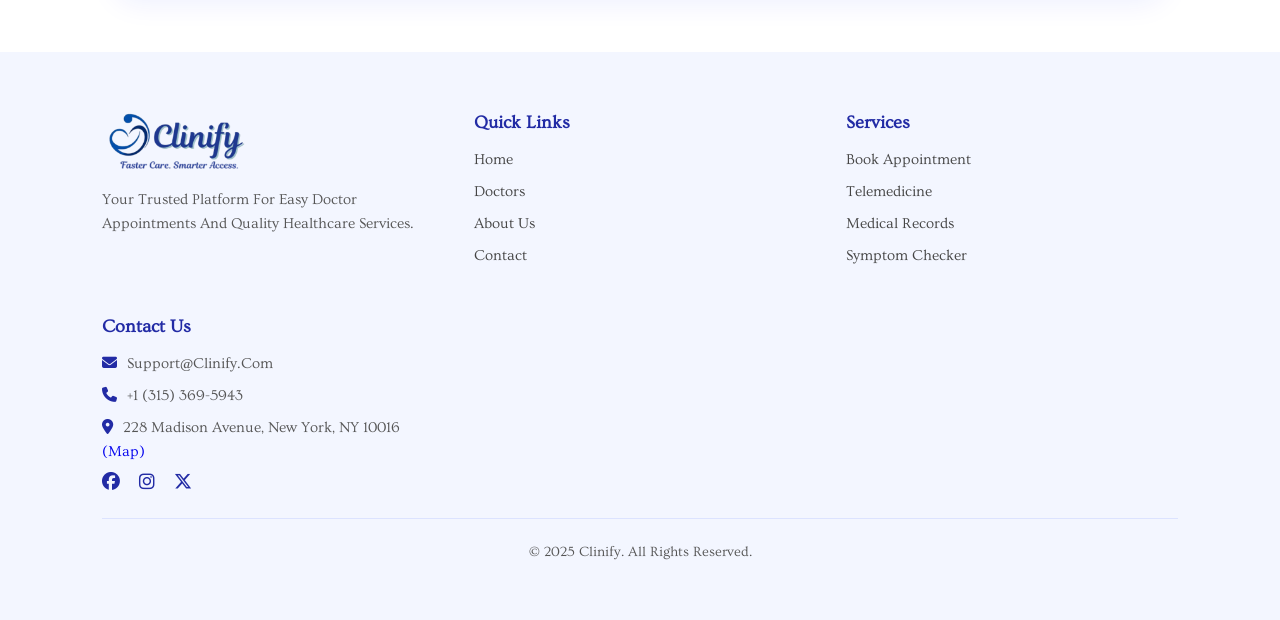
==== commit ff6cf00b: "Update index.html" ====
--- a/index.html
+++ b/index.html
@@ -141,7 +141,7 @@
         <div class="speciality-container">
 
             <div class="speciality-card">
-                <img src="/assets/icons/doctor.png" alt="">
+                <img src="https://static.vecteezy.com/system/resources/thumbnails/052/026/069/small/illustration-stethoscope-design-doctor-tool-medical-doctor-stethoscope-cartoon-design-illustration-and-icon-for-website-digital-and-print-vector.jpg" alt="">
                 <a href="#"><span>General Physicians</span></a>
             </div>
 
@@ -544,3 +544,4 @@
 
 </body>
 </html>
+
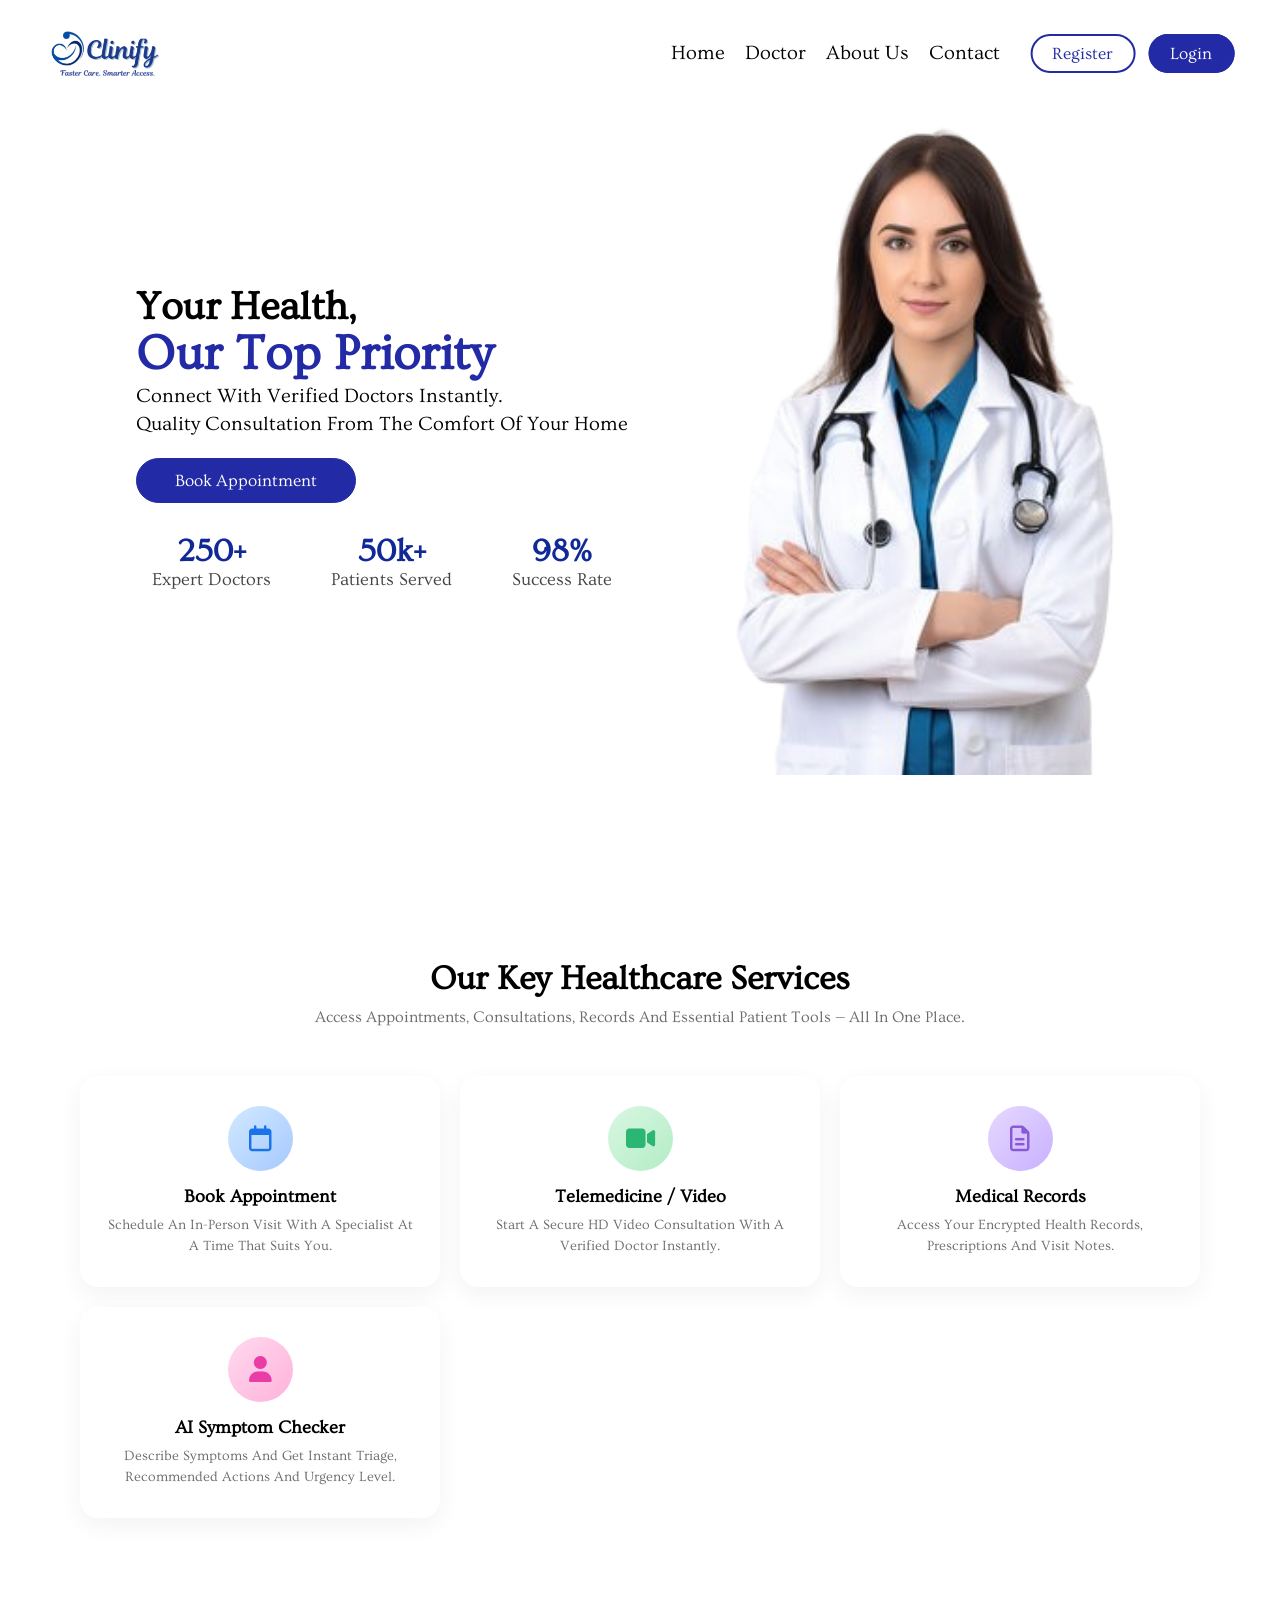
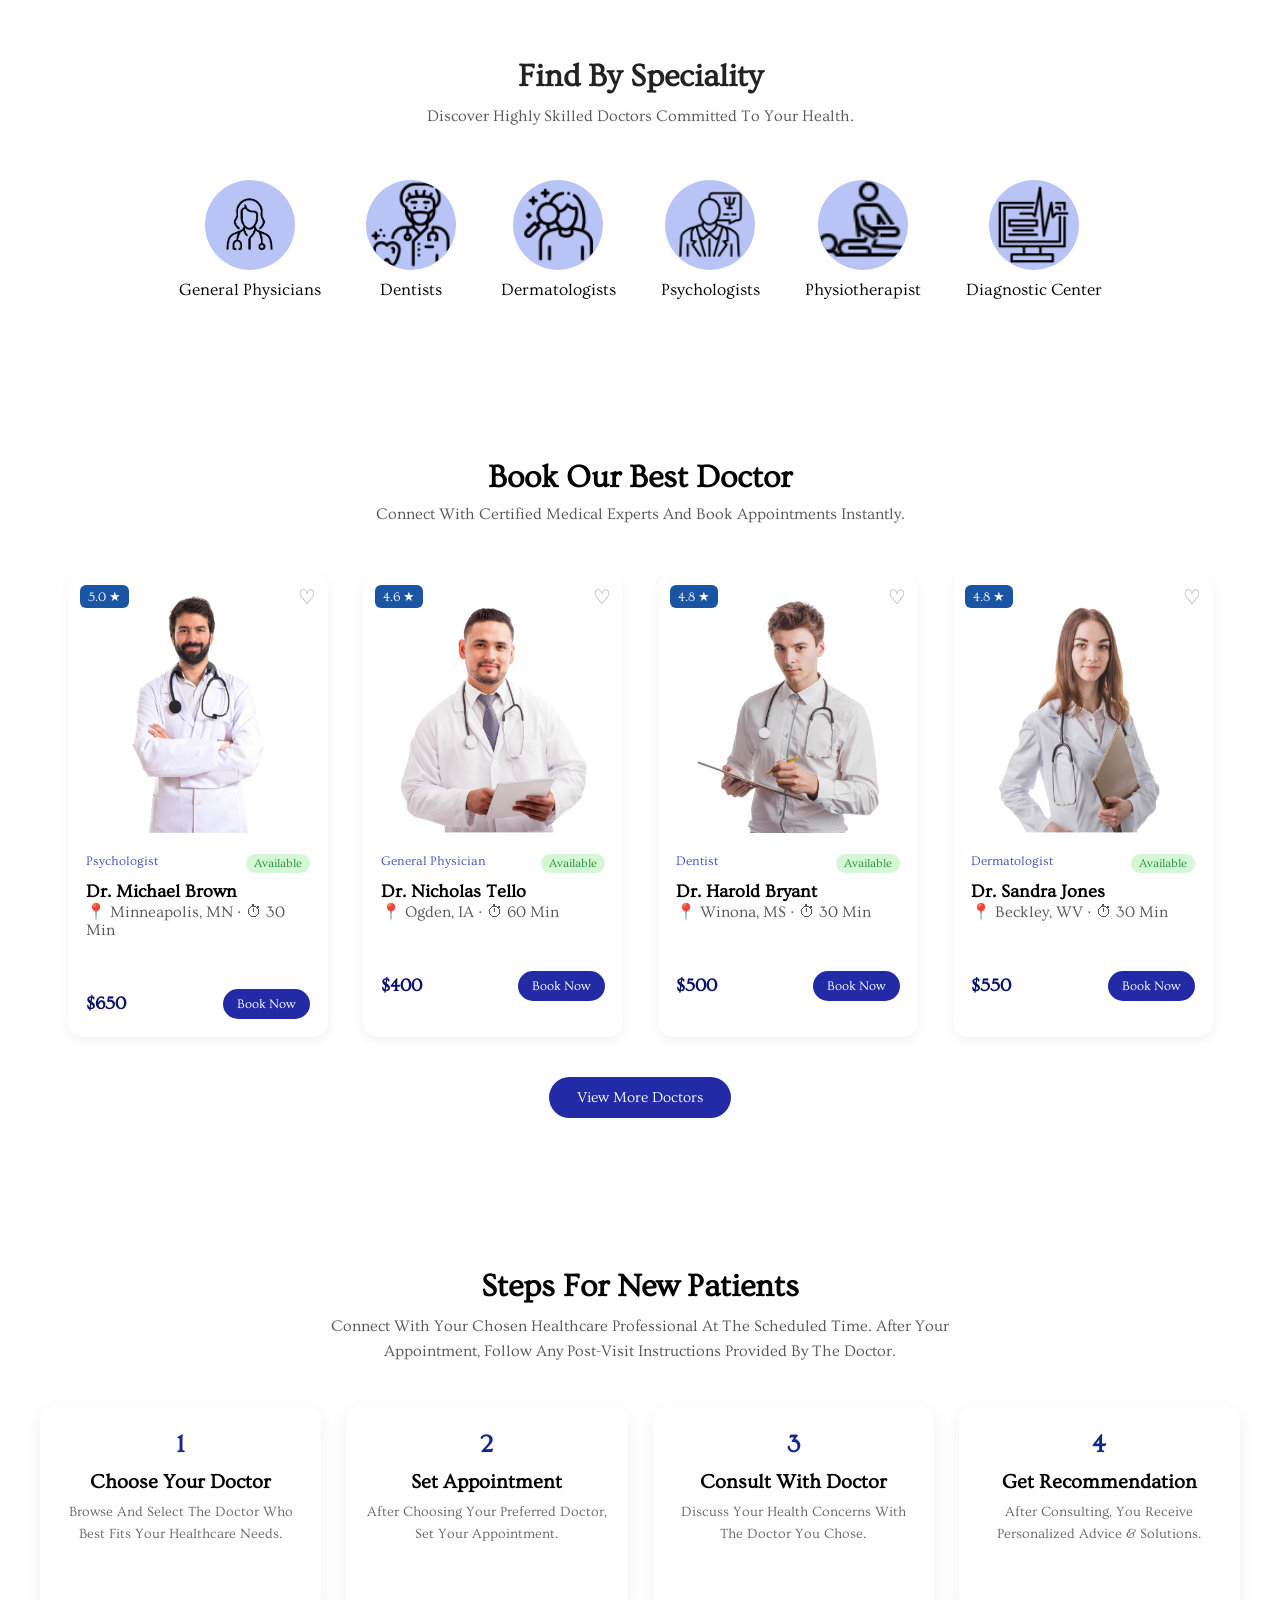
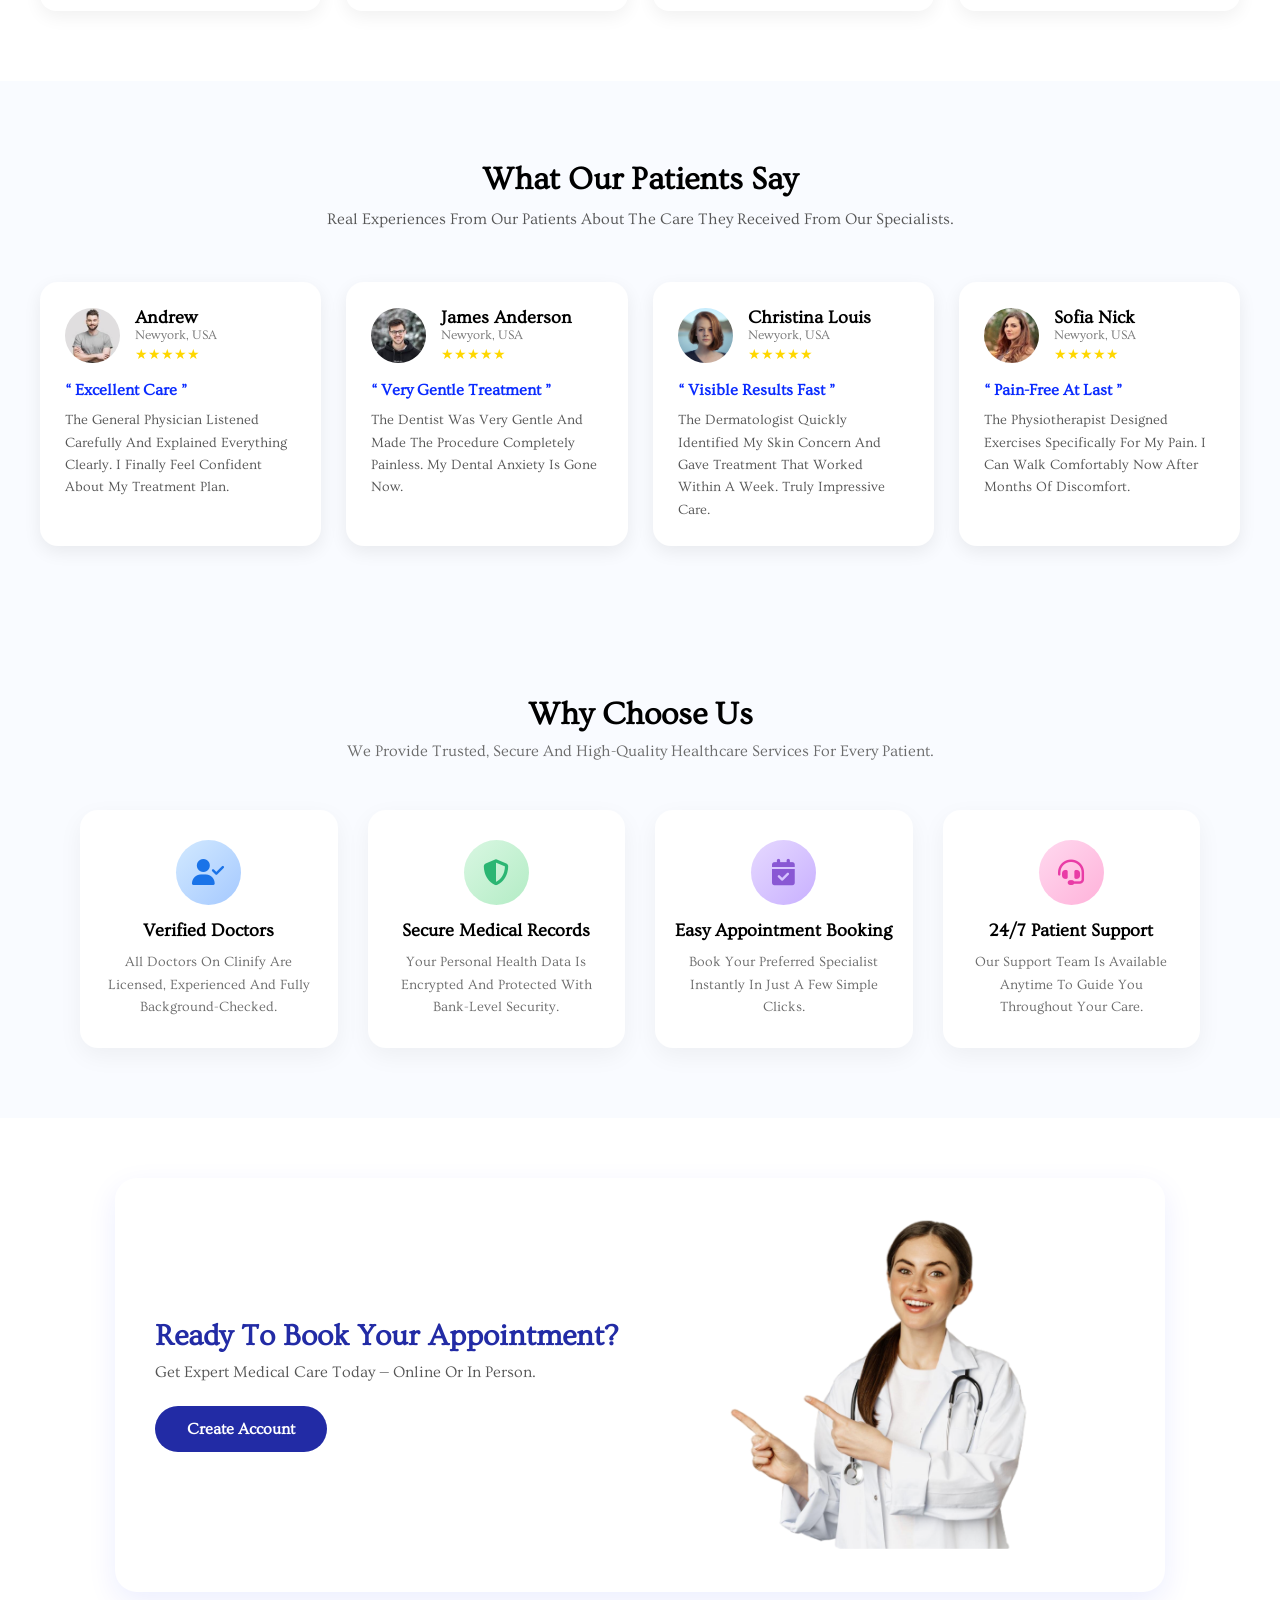
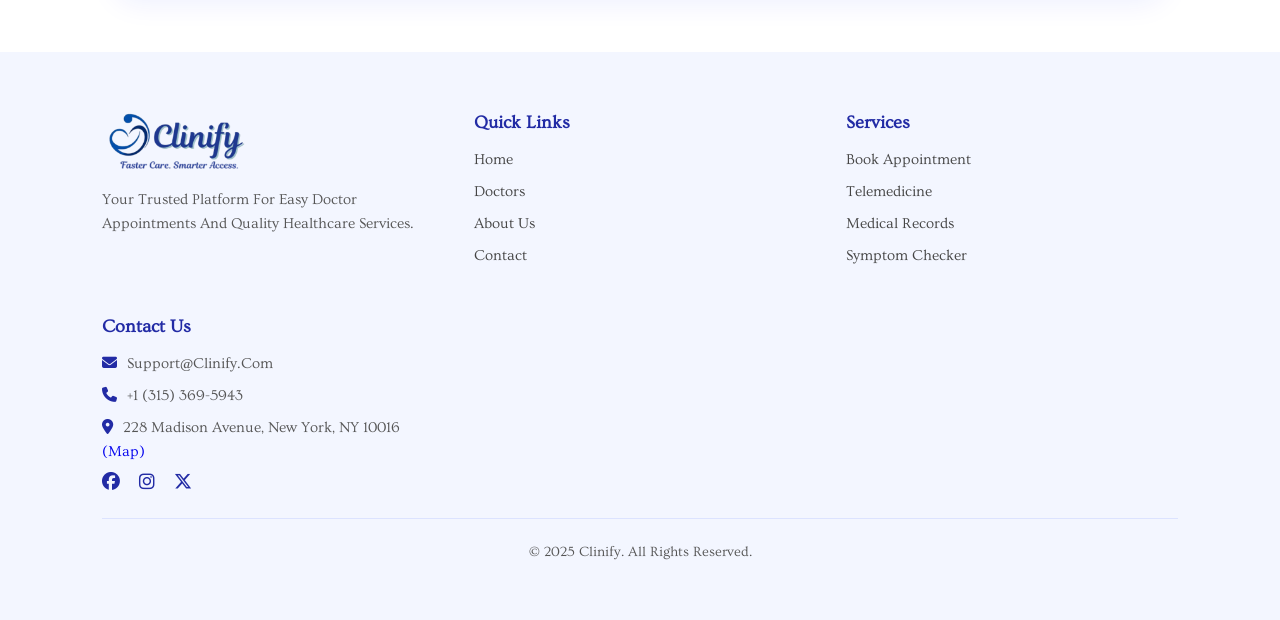
==== commit 20e289d7: "Update index.html" ====
--- a/index.html
+++ b/index.html
@@ -141,7 +141,7 @@
         <div class="speciality-container">
 
             <div class="speciality-card">
-                <img src="https://static.vecteezy.com/system/resources/thumbnails/052/026/069/small/illustration-stethoscope-design-doctor-tool-medical-doctor-stethoscope-cartoon-design-illustration-and-icon-for-website-digital-and-print-vector.jpg" alt="">
+                <img src="assets/icons/doctor.png" alt="">
                 <a href="#"><span>General Physicians</span></a>
             </div>
 
@@ -545,3 +545,5 @@
 </body>
 </html>
 
+
+
